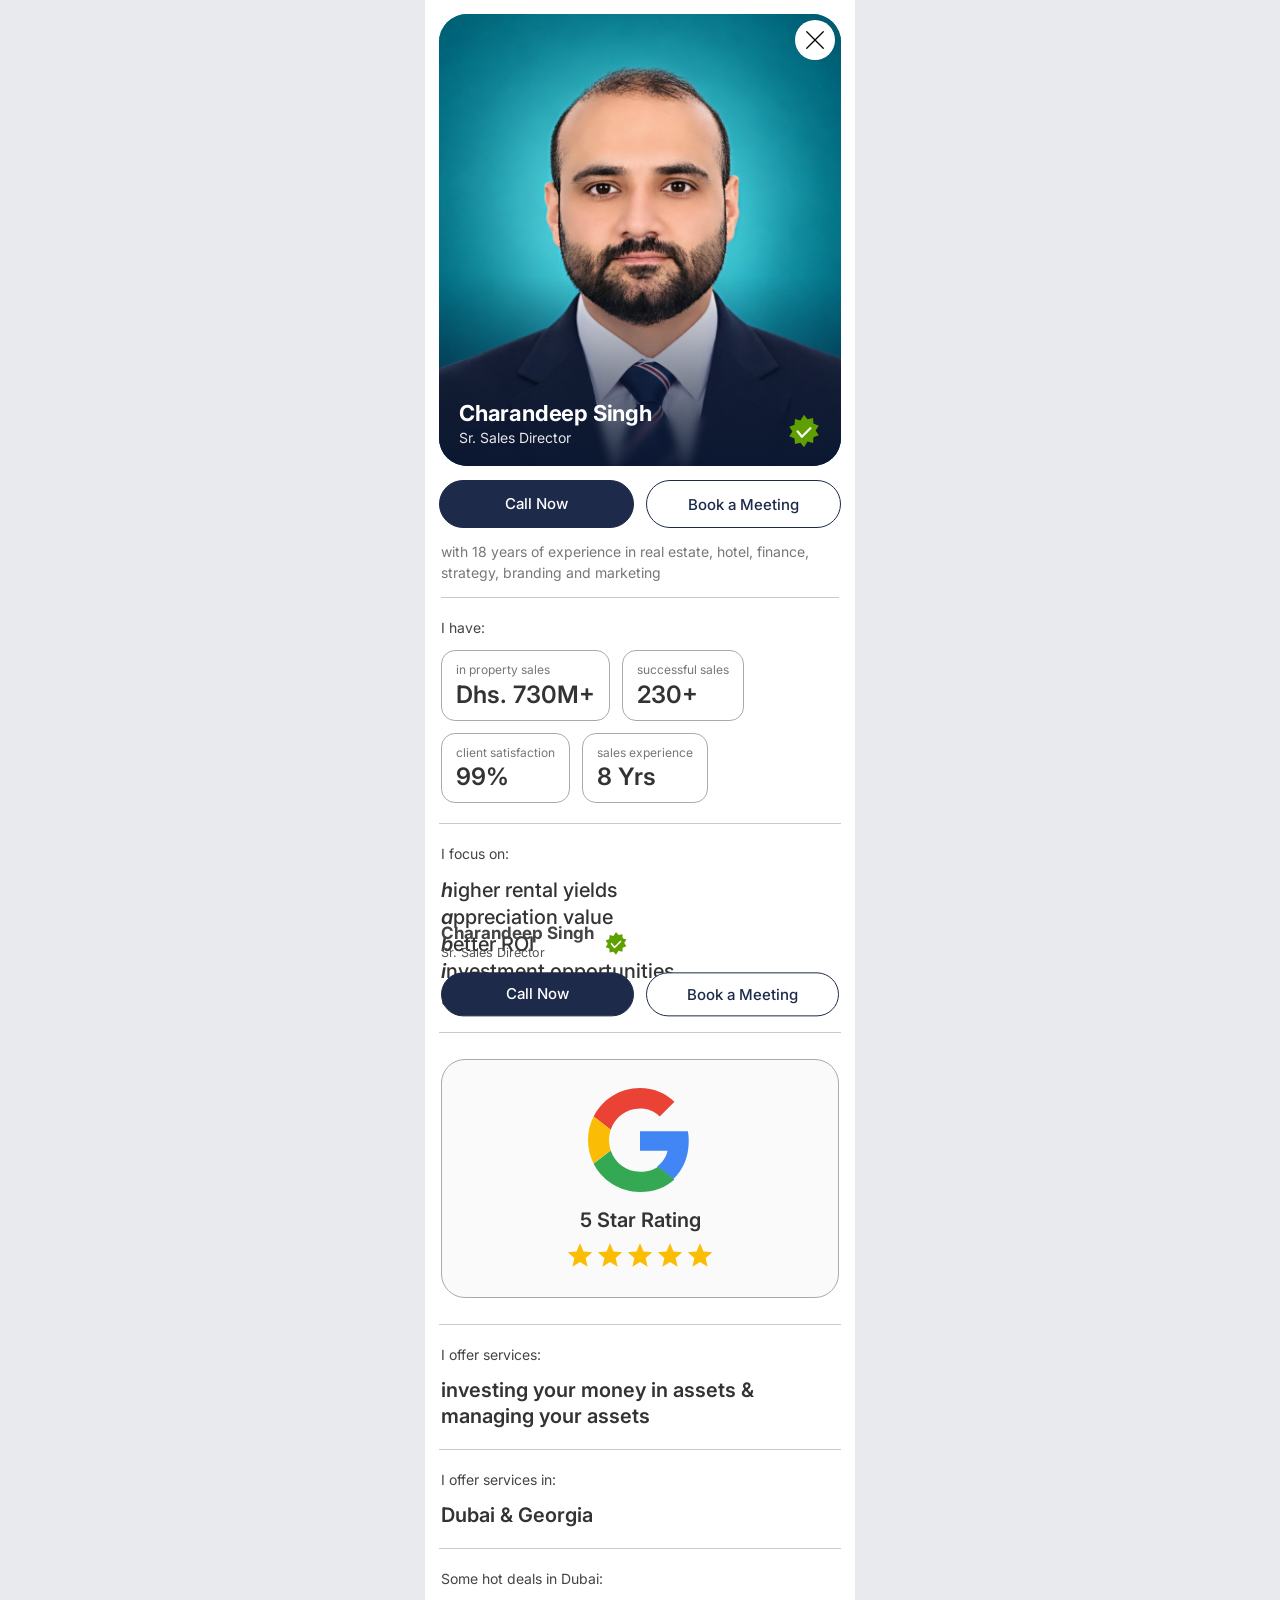
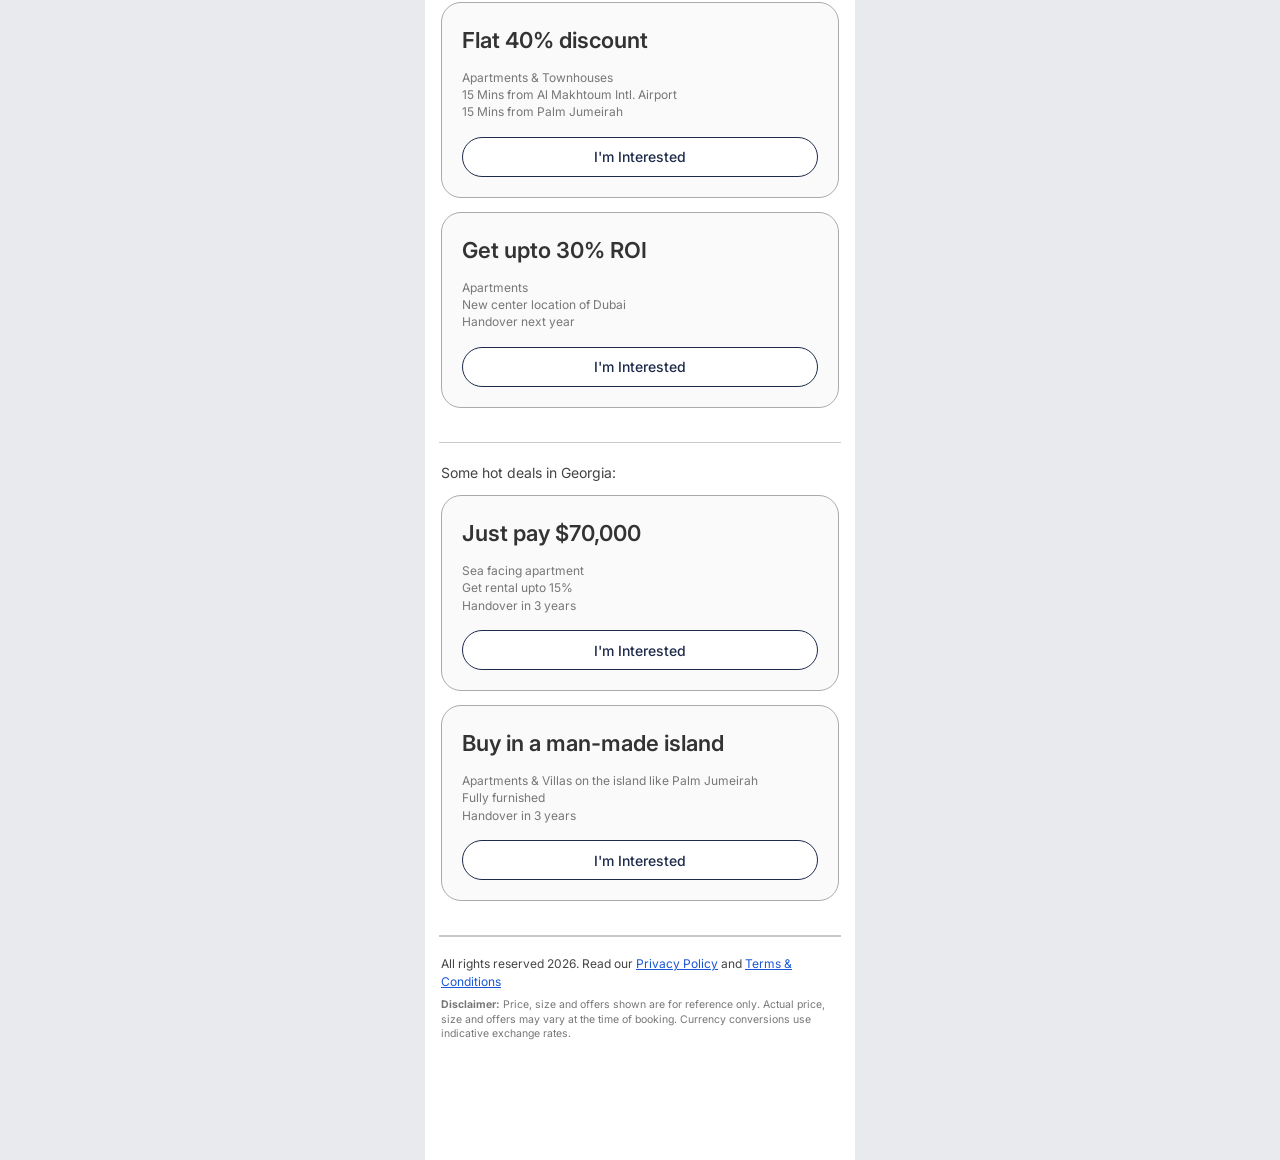
==== index.html @ 59a9c38c "Add files via upload" ====
<!DOCTYPE html>
<html lang="en">
<head>
<meta charset="utf-8">
<meta name="viewport" content="width=device-width, initial-scale=1, viewport-fit=cover">
<title>Charandeep Singh | Sr. Sales Director - Dubai &amp; Georgia Real Estate</title>
<meta name="description" content="Charandeep Singh, Sr. Sales Director with 18 years of experience in real estate. Invest in and manage assets in Dubai and Georgia.">
<link rel="preconnect" href="https://fonts.googleapis.com">
<link rel="preconnect" href="https://fonts.gstatic.com" crossorigin>
<link href="https://fonts.googleapis.com/css2?family=Inter:ital,wght@0,400;0,500;0,600;0,700;1,600&display=swap" rel="stylesheet">
<link rel="stylesheet" href="styles.css">
</head>
<body>
<svg width="0" height="0" style="position:absolute" aria-hidden="true">
  <symbol id="badge" viewBox="0 0 40 40">
    <path fill="#5ea000" d="M20 1l4.2 5.2 6.5-1.6.4 6.7 6.2 2.4-3.6 5.6 3.6 5.6-6.2 2.4-.4 6.7-6.5-1.6L20 39l-4.2-5.2-6.5 1.6-.4-6.7-6.2-2.4 3.6-5.6-3.6-5.6 6.2-2.4.4-6.7 6.5 1.6z"/>
    <path d="M12.5 20.5l5 6.3 10-10" fill="none" stroke="#fff" stroke-width="2.6" stroke-linecap="round" stroke-linejoin="round"/>
  </symbol>
  <symbol id="star" viewBox="0 0 24 24"><path fill="#fbbc04" d="M12 2l3 6.9 7.5.7-5.7 5 1.7 7.4L12 18l-6.5 4 1.7-7.4-5.7-5 7.5-.7z"/></symbol>
</svg>

<main class="app">
  <header class="hero">
    <img src="assets/profile.jpg" alt="Charandeep Singh, Sr. Sales Director">
    <div class="hero-id">
      <div>
        <h1>Charandeep Singh</h1>
        <p>Sr. Sales Director</p>
      </div>
      <svg class="badge" role="img" aria-label="Verified"><use href="#badge"/></svg>
    </div>
  </header>

  <div class="cta-row" id="contact">
    <a class="btn btn-fill" href="tel:+971588959532">Call Now</a>
    <button class="btn btn-line" type="button" data-action="book">Book a Meeting</button>
  </div>

  <p class="intro">with 18 years of experience in real estate, hotel, finance, strategy, branding and marketing</p>

  <section class="rule">
    <p class="label">I have:</p>
    <div class="stats">
      <div class="stat"><small>in property sales</small><strong>Dhs. 730M+</strong></div>
      <div class="stat"><small>successful sales</small><strong>230+</strong></div>
      <div class="stat"><small>client satisfaction</small><strong>99%</strong></div>
      <div class="stat"><small>sales experience</small><strong>8 Yrs</strong></div>
    </div>
  </section>

  <section class="rule">
    <p class="label">I focus on:</p>
    <p class="focus">
      <i>h</i>igher rental yields<br>
      <i>a</i>ppreciation value<br>
      <i>b</i>etter ROI<br>
      <i>i</i>nvestment opportunities<br>
      <i>t</i>ransparency
    </p>
  </section>

  <section class="rule">
    <div class="google">
      <svg class="g" viewBox="0 0 48 48" role="img" aria-label="Google">
        <path fill="#EA4335" d="M24 9.5c3.5 0 6.6 1.2 9.1 3.6l6.8-6.8C35.800 2.400 30.300 0 24 0 14.600 0 6.500 5.400 2.600 13.200l7.900 6.100C12.400 13.600 17.700 9.500 24 9.500z"/>
        <path fill="#4285F4" d="M46.500 24.500c0-1.600-.1-3.100-.4-4.500H24v9h12.700c-.6 3-2.300 5.500-4.800 7.200l7.500 5.800c4.400-4.100 7.100-10.100 7.100-17.500z"/>
        <path fill="#FBBC05" d="M10.500 28.700c-.5-1.400-.8-3-.8-4.700s.3-3.200.8-4.700l-7.900-6.100C.9 16.500 0 20.100 0 24s.9 7.500 2.600 10.800l7.900-6.100z"/>
        <path fill="#34A853" d="M24 48c6.500 0 11.900-2.100 15.900-5.800l-7.500-5.800c-2.100 1.400-4.800 2.300-8.400 2.300-6.300 0-11.600-4.100-13.500-9.800l-7.900 6.100C6.500 42.600 14.600 48 24 48z"/>
      </svg>
      <p class="rate">5 Star Rating</p>
      <div class="stars" aria-hidden="true">
        <svg><use href="#star"/></svg><svg><use href="#star"/></svg><svg><use href="#star"/></svg><svg><use href="#star"/></svg><svg><use href="#star"/></svg>
      </div>
    </div>
  </section>

  <section class="rule">
    <p class="label">I offer services:</p>
    <p class="big">investing your money in assets &amp; managing your assets</p>
  </section>

  <section class="rule">
    <p class="label">I offer services in:</p>
    <p class="big">Dubai &amp; Georgia</p>
  </section>

  <section class="rule">
    <p class="label">Some hot deals in Dubai:</p>
    <article class="deal">
      <h3>Flat 40% discount</h3>
      <ul><li>Apartments &amp; Townhouses</li><li>15 Mins from Al Makhtoum Intl. Airport</li><li>15 Mins from Palm Jumeirah</li></ul>
      <button class="btn btn-line" type="button" data-interest data-section="Some hot deals in Dubai" data-title="Flat 40% discount">I'm Interested</button>
    </article>
    <article class="deal">
      <h3>Get upto 30% ROI</h3>
      <ul><li>Apartments</li><li>New center location of Dubai</li><li>Handover next year</li></ul>
      <button class="btn btn-line" type="button" data-interest data-section="Some hot deals in Dubai" data-title="Get upto 30% ROI">I'm Interested</button>
    </article>
  </section>

  <section class="rule">
    <p class="label">Some hot deals in Georgia:</p>
    <article class="deal">
      <h3>Just pay $70,000</h3>
      <ul><li>Sea facing apartment</li><li>Get rental upto 15%</li><li>Handover in 3 years</li></ul>
      <button class="btn btn-line" type="button" data-interest data-section="Some hot deals in Georgia" data-title="Just pay $70,000">I'm Interested</button>
    </article>
    <article class="deal">
      <h3>Buy in a man-made island</h3>
      <ul><li>Apartments &amp; Villas on the island like Palm Jumeirah</li><li>Fully furnished</li><li>Handover in 3 years</li></ul>
      <button class="btn btn-line" type="button" data-interest data-section="Some hot deals in Georgia" data-title="Buy in a man-made island">I'm Interested</button>
    </article>
  </section>

  <footer>
    <p>All rights reserved 2026. Read our <a href="privacy.html">Privacy Policy</a> and <a href="terms.html">Terms &amp; Conditions</a></p>
    <p class="disc"><b>Disclaimer:</b> Price, size and offers shown are for reference only. Actual price, size and offers may vary at the time of booking. Currency conversions use indicative exchange rates.</p>
  </footer>
</main>

<!-- Sticky banner -->
<div class="sticky" id="sticky" aria-hidden="true">
  <div class="who">
    <div>
      <h2>Charandeep Singh</h2>
      <p>Sr. Sales Director</p>
    </div>
    <svg class="badge" role="img" aria-label="Verified"><use href="#badge"/></svg>
  </div>
  <div class="cta-row">
    <a class="btn btn-fill" href="tel:+971588959532">Call Now</a>
    <button class="btn btn-line" type="button" data-action="book">Book a Meeting</button>
  </div>
</div>

<button class="close" id="closeBtn" type="button" aria-label="Close" hidden>
  <svg viewBox="0 0 24 24" fill="none" stroke="#000" stroke-width="1.4" stroke-linecap="round"><path d="M3 3l18 18M21 3L3 21"/></svg>
</button>

<!-- Contact Now pop-up -->
<div class="modal" id="contactModal" role="dialog" aria-modal="true" aria-label="Contact now">
  <div class="inner"><div class="sheet menu">
    <button type="button" id="opt-zoom">Book a Zoom Meeting</button>
    <a href="tel:+971588959532" id="opt-call">Call Now</a>
    <button type="button" id="opt-whatsapp">WhatsApp Me</button>
    <button type="button" id="opt-callback">Request a Call Back</button>
  </div></div>
</div>

<!-- Book a Zoom Meeting pop-up -->
<div class="modal" id="zoomModal" role="dialog" aria-modal="true" aria-label="Book a Zoom Meeting">
  <div class="inner"><form class="sheet form" id="zoomForm" novalidate>
    <h2>Book a Zoom Meeting</h2>
    <div class="row"><label for="f-name">Your Name</label><input id="f-name" name="name" type="text" autocomplete="name" required></div>
    <div class="row"><label for="f-guests"># of Guests</label><input id="f-guests" name="guests" type="number" min="1" inputmode="numeric" required></div>
    <div class="row"><label for="f-time">Time</label><input id="f-time" name="time" type="time" required></div>
    <div class="row"><label for="f-date">Date</label><input id="f-date" name="date" type="date" required></div>
    <button class="submit" type="submit">Submit a Request</button>
    <p class="note"><b>All fields are mandatory.</b> By submitting this form, you’re accepting the agent or agency to contact you.</p>
  </form></div>
</div>

<!-- Thank you pop-up -->
<div class="modal" id="thanksModal" role="dialog" aria-modal="true" aria-label="Thank you">
  <div class="inner"><div class="sheet thanks">
    <h2>Thank You!</h2>
    <p>Your request has been submitted. You will be contacted soon. I appreciate your patience in this matter.</p>
  </div></div>
</div>

<script src="script.js"></script>
</body>
</html>
---- styles.css ----
:root{
  --navy:#1d2a4a;
  --ink:#444;
  --muted:#777;
  --line:#c9c9c9;
  --card:#fafafa;
  --green:#5ea000;
  --red:#f26b6b;
  --overlay:#d9d9d9;
  --font:'Inter',system-ui,-apple-system,'Segoe UI',Roboto,sans-serif;
}
*{box-sizing:border-box;margin:0;padding:0;-webkit-tap-highlight-color:transparent}
html{scroll-behavior:smooth}
body{font-family:var(--font);color:var(--ink);background:#e9eaee;line-height:1.45;-webkit-text-size-adjust:100%}
.app{max-width:430px;margin:0 auto;min-height:100vh;background:#fff;padding:14px 14px 110px;position:relative}
button{font-family:inherit;cursor:pointer}
a{color:inherit}
:focus-visible{outline:3px solid #3b82f6;outline-offset:2px}

/* Hero */
.hero{position:relative;border-radius:28px;overflow:hidden;aspect-ratio:4/4.5;background:#0a8fa3}
.hero img{width:100%;height:100%;object-fit:cover;object-position:50% 20%;display:block}
.hero::after{content:"";position:absolute;inset:auto 0 0 0;height:42%;background:linear-gradient(to top,rgba(10,22,48,.92),rgba(10,22,48,0))}
.hero-id{position:absolute;left:20px;right:20px;bottom:18px;z-index:2;display:flex;align-items:flex-end;justify-content:space-between;color:#fff}
.hero-id h1{font-size:22px;font-weight:700;letter-spacing:-.2px;line-height:1.15}
.hero-id p{font-size:14px;opacity:.9;margin-top:2px}
.badge{width:34px;height:34px;flex:none}

.cta-row{display:flex;gap:12px;margin-top:14px}
.btn{flex:1;height:48px;border-radius:999px;font-size:15px;font-weight:500;border:1.5px solid var(--navy);text-align:center;text-decoration:none;display:flex;align-items:center;justify-content:center}
.btn-fill{background:var(--navy);color:#fff}
.btn-line{background:#fff;color:var(--navy)}
.btn:active{transform:scale(.98)}

.intro{font-size:14px;color:var(--muted);margin:14px 2px 0;padding-bottom:14px;border-bottom:1px solid var(--line)}

section{padding:20px 2px}
.rule{border-bottom:1px solid var(--line)}
.label{font-size:14px;color:var(--ink);margin-bottom:12px}

/* Stats */
.stats{display:flex;flex-wrap:wrap;gap:12px}
.stat{border:1px solid #aaa;border-radius:14px;padding:10px 14px;background:#fff}
.stat small{display:block;font-size:12px;color:var(--muted)}
.stat strong{display:block;font-size:24px;font-weight:600;color:#333;line-height:1.3}
.stats .stat{flex:0 1 auto}

.focus{font-size:20px;font-weight:500;line-height:1.35;color:#333}
.focus i{font-style:italic;font-weight:600}
.big{font-size:20px;font-weight:600;color:#333;line-height:1.3}

/* Google card */
.google{border:1px solid #aaa;border-radius:24px;background:var(--card);padding:28px 20px;text-align:center;margin:6px 0}
.google svg.g{width:104px;height:104px}
.google .rate{font-size:20px;font-weight:600;color:#333;margin-top:8px}
.stars{display:flex;gap:2px;justify-content:center;margin-top:6px}
.stars svg{width:28px;height:28px}

/* Deals */
.deal{border:1px solid #aaa;border-radius:20px;background:var(--card);padding:22px 20px 20px;margin-bottom:14px}
.deal h3{font-size:22px;font-weight:600;color:#333;margin-bottom:12px}
.deal ul{list-style:none;font-size:12px;color:var(--muted);margin-bottom:16px}
.deal .btn{width:100%;height:40px;font-size:14px}

footer{padding:18px 2px 8px;font-size:12px;color:var(--ink);border-top:1px solid var(--line)}
footer a{color:#1a56d6}
footer .disc{margin-top:8px;font-size:10.5px;color:var(--muted);line-height:1.4}

/* Sticky banner */
.sticky{position:fixed;left:50%;bottom:0;width:100%;max-width:430px;background:#fff;box-shadow:0 -6px 20px rgba(0,0,0,.14);border-radius:22px 22px 0 0;padding:12px 16px calc(14px + env(safe-area-inset-bottom));transform:translate(-50%,110%);transition:transform .3s ease;z-index:50;visibility:hidden}
.sticky.show{transform:translate(-50%,0);visibility:visible}
.sticky .who{display:flex;align-items:center;gap:8px}
.sticky .who h2{font-size:17px;font-weight:700;color:#444;line-height:1.2}
.sticky .who p{font-size:12.5px;color:#555}
.sticky .badge{width:24px;height:24px;margin-left:2px}
.sticky .cta-row{margin-top:10px}
.sticky .btn{height:44px}

/* Modals */
.modal{position:fixed;inset:0;background:rgba(217,217,217,.97);display:none;z-index:100;align-items:center;justify-content:center;padding:20px}
.modal.open{display:flex}
.modal .inner{width:100%;max-width:400px;position:relative}
.close{position:fixed;top:max(20px,env(safe-area-inset-top));right:max(20px,calc(50% - 195px));width:40px;height:40px;border-radius:50%;background:#fff;border:0;display:flex;align-items:center;justify-content:center;z-index:110}
.close svg{width:22px;height:22px}
.sheet{background:#fff;border-radius:24px;box-shadow:0 8px 30px rgba(0,0,0,.08)}
.sheet.menu{padding:10px 24px}
.menu button,.menu a{display:block;width:100%;background:none;border:0;border-bottom:1px solid #b5b5b5;padding:24px 0;font-size:20px;color:#2a2a2a;text-align:center;text-decoration:none;font-family:inherit}
.menu > :last-child{border-bottom:0}
.sheet.form{padding:34px 26px 24px}
.form h2{text-align:center;font-size:22px;font-weight:700;color:#4a4a4a;padding-bottom:20px;border-bottom:1px solid #aaa;margin-bottom:22px}
.row{display:flex;align-items:center;gap:12px;margin-bottom:14px}
.row label{flex:0 0 34%;font-size:16px;color:#4a4a4a}
.row input{flex:1;min-width:0;height:44px;border:1px solid #bbb;border-radius:10px;background:#f9f9f9;padding:0 12px;font:inherit;font-size:16px;color:#333}
.row input.err{border-color:var(--red);background:#fff6f6}
.submit{width:100%;height:54px;border-radius:999px;border:0;background:var(--navy);color:#fff;font-size:18px;margin-top:22px}
.note{font-size:13px;color:#999;margin-top:14px;line-height:1.35}
.note b{font-weight:400;color:var(--red)}
.sheet.thanks{padding:56px 24px 60px;text-align:center}
.thanks h2{font-size:44px;font-weight:700;color:#4a4a4a;margin-bottom:34px;line-height:1.1}
.thanks p{font-size:17px;color:#4a4a4a;line-height:1.5}

/* Legal pages */
.topbar{display:flex;align-items:center;gap:10px;position:sticky;top:0;background:#fff;padding:10px 0 12px;border-bottom:1px solid var(--line);z-index:5;margin:-4px 0 14px}
.back{display:inline-flex;align-items:center;gap:6px;height:40px;padding:0 16px 0 10px;border-radius:999px;border:1.5px solid var(--navy);color:var(--navy);text-decoration:none;font-size:14px;font-weight:500;background:#fff}
.back svg{width:18px;height:18px}
.legal h1{font-size:26px;color:#333;margin:8px 0 4px}
.legal .upd{font-size:12px;color:var(--muted);margin-bottom:16px}
.legal h2{font-size:17px;color:#333;margin:20px 0 6px}
.legal p,.legal li{font-size:14px;color:#555;margin-bottom:8px}
.legal ul{padding-left:20px}
.legal .app-pad{height:20px}
@media (prefers-reduced-motion:reduce){html{scroll-behavior:auto}.sticky{transition:none}}
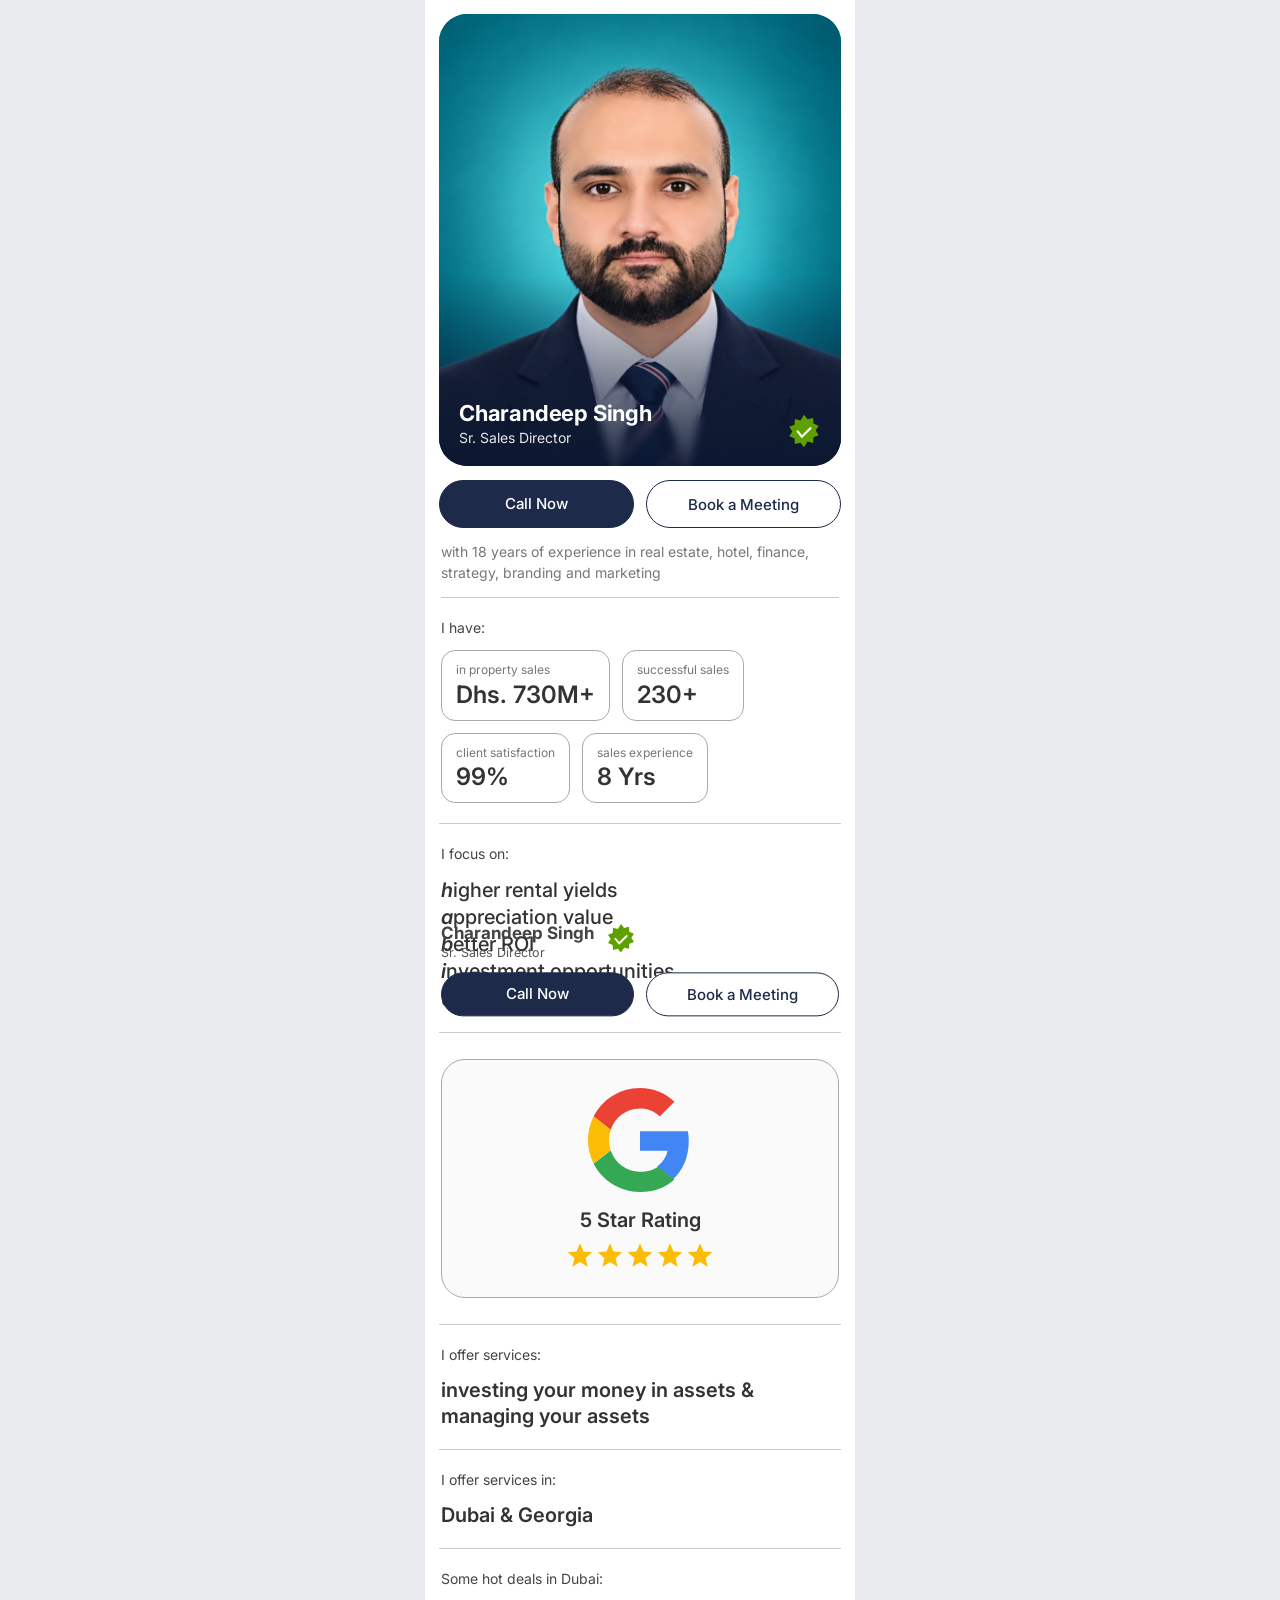
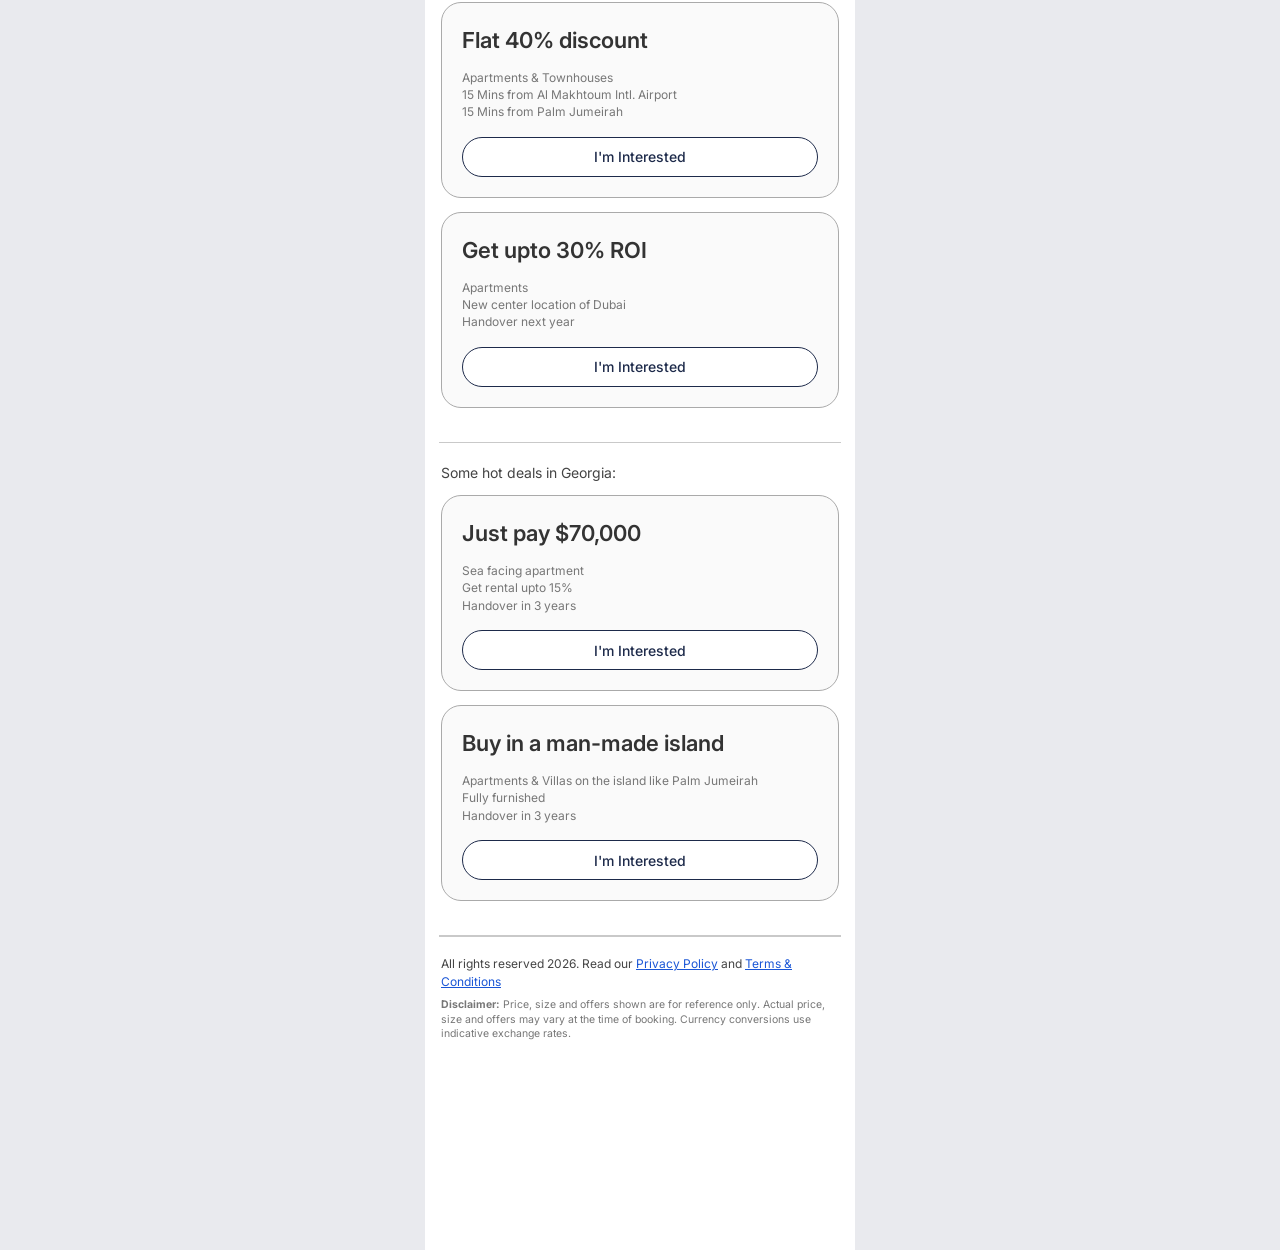
==== commit 62e1e9e2: "Add files via upload" ====
--- a/index.html
+++ b/index.html
@@ -8,6 +8,12 @@
 <link rel="preconnect" href="https://fonts.googleapis.com">
 <link rel="preconnect" href="https://fonts.gstatic.com" crossorigin>
 <link href="https://fonts.googleapis.com/css2?family=Inter:ital,wght@0,400;0,500;0,600;0,700;1,600&display=swap" rel="stylesheet">
+<link rel="icon" href="favicon.ico" sizes="any">
+<link rel="icon" type="image/png" sizes="32x32" href="assets/favicon-32.png">
+<link rel="icon" type="image/png" sizes="16x16" href="assets/favicon-16.png">
+<link rel="apple-touch-icon" sizes="180x180" href="assets/apple-touch-icon.png">
+<link rel="manifest" href="site.webmanifest">
+<meta name="theme-color" content="#1d2a4a">
 <link rel="stylesheet" href="styles.css">
 </head>
 <body>
--- a/styles.css
+++ b/styles.css
@@ -12,7 +12,7 @@
 *{box-sizing:border-box;margin:0;padding:0;-webkit-tap-highlight-color:transparent}
 html{scroll-behavior:smooth}
 body{font-family:var(--font);color:var(--ink);background:#e9eaee;line-height:1.45;-webkit-text-size-adjust:100%}
-.app{max-width:430px;margin:0 auto;min-height:100vh;background:#fff;padding:14px 14px 110px;position:relative}
+.app{max-width:430px;margin:0 auto;min-height:100vh;background:#fff;padding:14px 14px 200px;position:relative}
 button{font-family:inherit;cursor:pointer}
 a{color:inherit}
 :focus-visible{outline:3px solid #3b82f6;outline-offset:2px}
@@ -69,10 +69,10 @@
 /* Sticky banner */
 .sticky{position:fixed;left:50%;bottom:0;width:100%;max-width:430px;background:#fff;box-shadow:0 -6px 20px rgba(0,0,0,.14);border-radius:22px 22px 0 0;padding:12px 16px calc(14px + env(safe-area-inset-bottom));transform:translate(-50%,110%);transition:transform .3s ease;z-index:50;visibility:hidden}
 .sticky.show{transform:translate(-50%,0);visibility:visible}
-.sticky .who{display:flex;align-items:center;gap:8px}
+.sticky .who{display:flex;align-items:flex-start;gap:10px}
 .sticky .who h2{font-size:17px;font-weight:700;color:#444;line-height:1.2}
 .sticky .who p{font-size:12.5px;color:#555}
-.sticky .badge{width:24px;height:24px;margin-left:2px}
+.sticky .badge{width:30px;height:30px;margin-left:2px;margin-top:0}
 .sticky .cta-row{margin-top:10px}
 .sticky .btn{height:44px}
 
@@ -81,6 +81,7 @@
 .modal.open{display:flex}
 .modal .inner{width:100%;max-width:400px;position:relative}
 .close{position:fixed;top:max(20px,env(safe-area-inset-top));right:max(20px,calc(50% - 195px));width:40px;height:40px;border-radius:50%;background:#fff;border:0;display:flex;align-items:center;justify-content:center;z-index:110}
+.close[hidden]{display:none}
 .close svg{width:22px;height:22px}
 .sheet{background:#fff;border-radius:24px;box-shadow:0 8px 30px rgba(0,0,0,.08)}
 .sheet.menu{padding:10px 24px}
